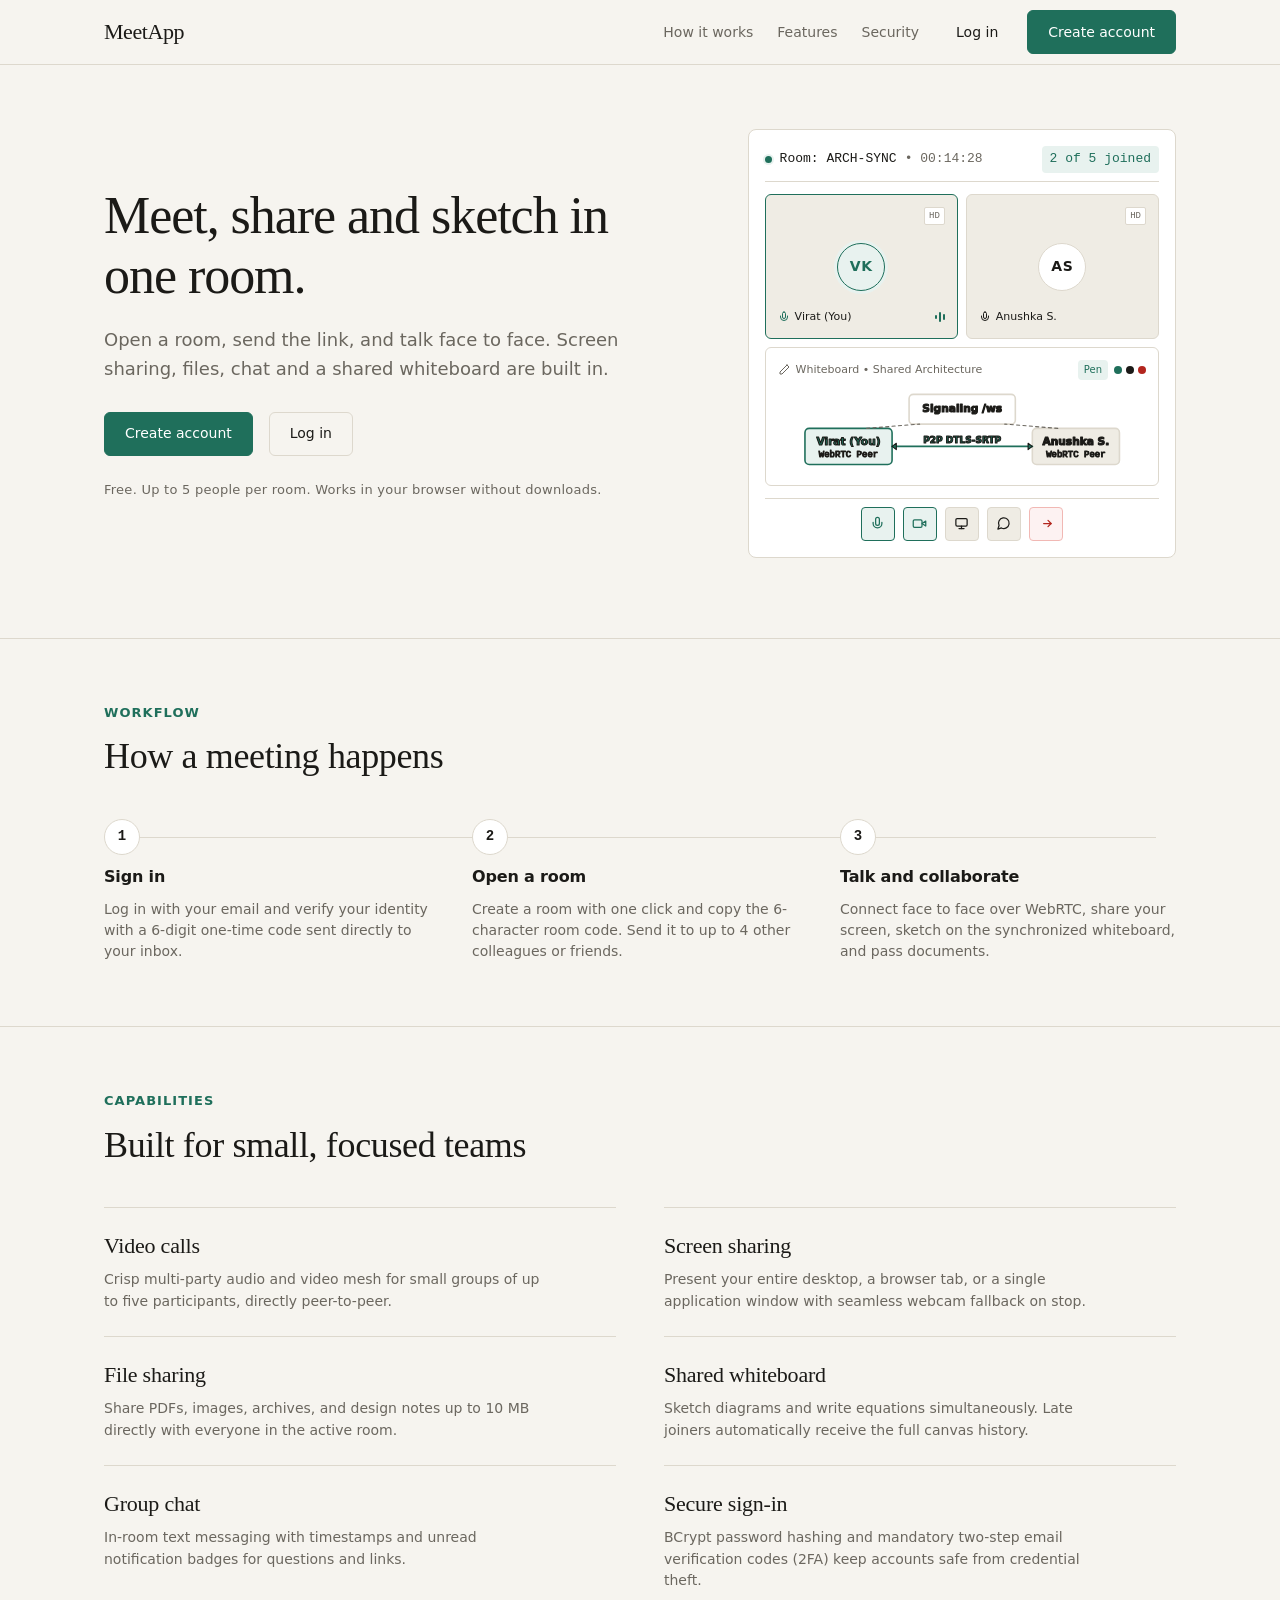
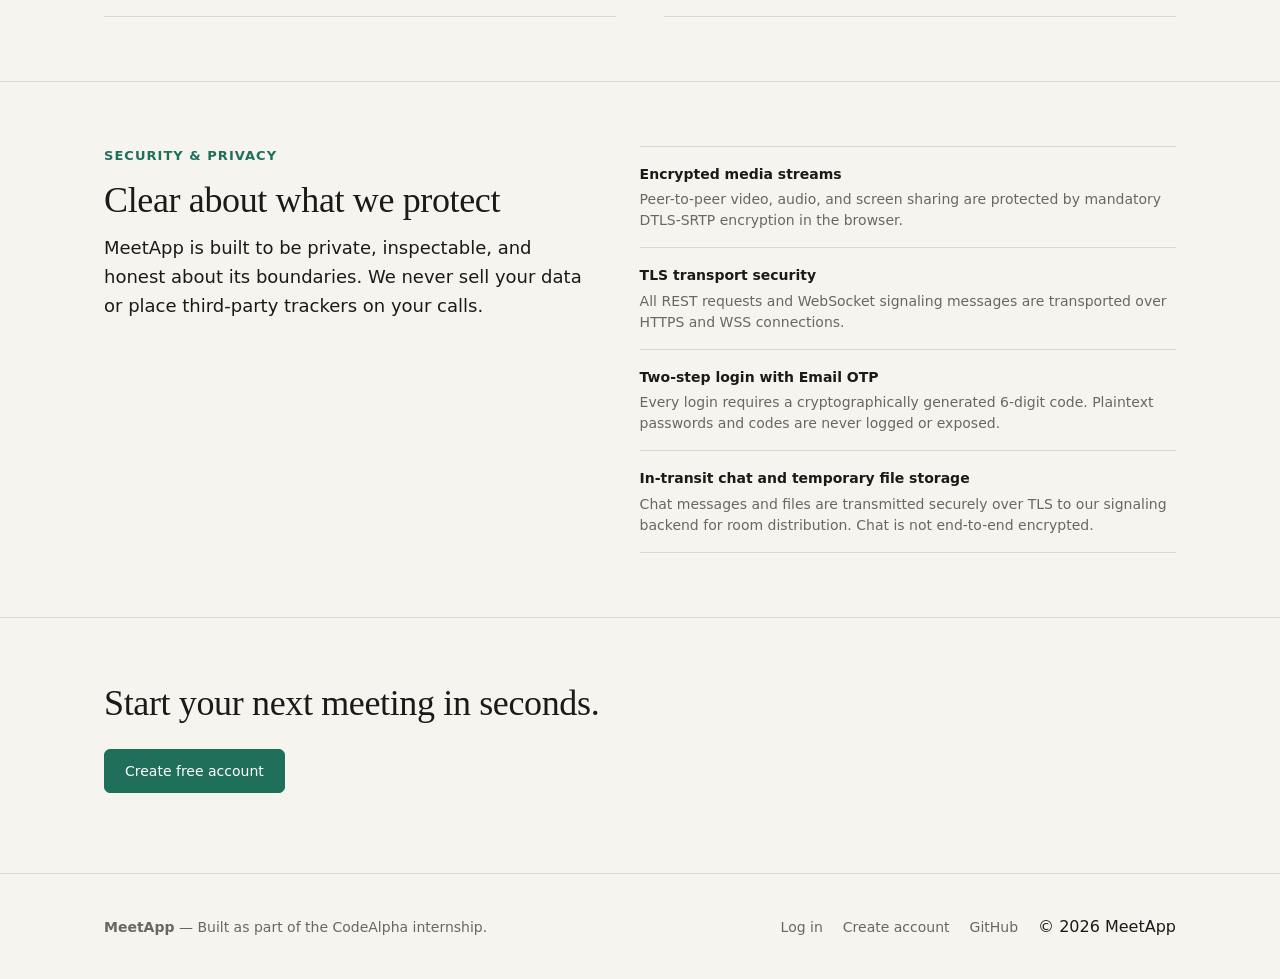
==== src/main/resources/static/index.html @ 16316776 "feat: landing and auth pages with updated meeting mock for Virat and Anushka" ====
<!DOCTYPE html>
<html lang="en">
<head>
  <meta charset="UTF-8">
  <meta name="viewport" content="width=device-width, initial-scale=1.0">
  <meta name="description" content="MeetApp — Private meeting rooms in your browser with multi-user video, screen sharing, file transfer, chat, and a collaborative whiteboard.">
  <title>MeetApp — Meet, share and sketch in one room</title>
  <link rel="stylesheet" href="css/base.css">
  <link rel="stylesheet" href="css/landing.css">
</head>
<body>
  <!-- Accessible Skip Link -->
  <a href="#main" class="skip-link">Skip to main content</a>

  <!-- Global Header -->
  <header class="site-header">
    <div class="container">
      <a href="index.html" class="site-brand" aria-label="MeetApp Home">MeetApp</a>
      <nav class="site-nav" aria-label="Main Navigation">
        <ul class="nav-links">
          <li><a href="#how">How it works</a></li>
          <li><a href="#features">Features</a></li>
          <li><a href="#security">Security</a></li>
        </ul>
        <div class="nav-actions">
          <a href="login.html" class="btn btn-ghost">Log in</a>
          <a href="signup.html" class="btn btn-primary">Create account</a>
        </div>
      </nav>
    </div>
  </header>

  <main id="main">
    <!-- Hero Section -->
    <section class="hero-section" aria-labelledby="hero-heading">
      <div class="container">
        <div class="hero-grid">
          <!-- Left Column: Copy & Actions -->
          <div class="hero-copy">
            <h1 id="hero-heading" class="hero-headline">Meet, share and sketch in one room.</h1>
            <p class="hero-subline">
              Open a room, send the link, and talk face to face. Screen sharing, files, chat and a shared whiteboard are built in.
            </p>
            <div class="hero-actions">
              <a href="signup.html" class="btn btn-primary">Create account</a>
              <a href="login.html" class="btn btn-secondary">Log in</a>
            </div>
            <p class="hero-note">Free. Up to 5 people per room. Works in your browser without downloads.</p>
          </div>

          <!-- Right Column: CSS-Crafted Meeting Mock (Believable, Clean, Non-AI) -->
          <div class="hero-visual" aria-hidden="true">
            <div class="meeting-mock">
              <div class="mock-header">
                <div class="mock-room-meta">
                  <span class="mock-live-indicator" title="Meeting in progress"></span>
                  <span>Room: ARCH-SYNC</span>
                  <span class="text-xs text-muted">&bull; 00:14:28</span>
                </div>
                <span class="mock-badge">2 of 5 joined</span>
              </div>
              <div class="mock-stage">
                <!-- Participant 1: Virat (Speaking) -->
                <div class="mock-tile mock-tile-active">
                  <div class="mock-tile-header">
                    <span class="mock-hd-tag">HD</span>
                  </div>
                  <div class="mock-avatar">VK</div>
                  <div class="mock-tile-footer">
                    <div class="mock-tile-name">
                      <svg width="12" height="12" viewBox="0 0 24 24" fill="none" stroke="currentColor" stroke-width="2" stroke-linecap="round" stroke-linejoin="round" style="color: var(--accent);">
                        <path d="M12 2a3 3 0 0 0-3 3v7a3 3 0 0 0 6 0V5a3 3 0 0 0-3-3Z"/>
                        <path d="M19 10v2a7 7 0 0 1-14 0v-2"/>
                      </svg>
                      <span>Virat (You)</span>
                    </div>
                    <!-- Active Speaking Sound Wave Bars -->
                    <div class="mock-speaking-waves" title="Speaking">
                      <span></span>
                      <span></span>
                      <span></span>
                    </div>
                  </div>
                </div>

                <!-- Participant 2: Anushka -->
                <div class="mock-tile">
                  <div class="mock-tile-header">
                    <span class="mock-hd-tag">HD</span>
                  </div>
                  <div class="mock-avatar">AS</div>
                  <div class="mock-tile-footer">
                    <div class="mock-tile-name">
                      <svg width="12" height="12" viewBox="0 0 24 24" fill="none" stroke="currentColor" stroke-width="2" stroke-linecap="round" stroke-linejoin="round">
                        <path d="M12 2a3 3 0 0 0-3 3v7a3 3 0 0 0 6 0V5a3 3 0 0 0-3-3Z"/>
                        <path d="M19 10v2a7 7 0 0 1-14 0v-2"/>
                      </svg>
                      <span>Anushka S.</span>
                    </div>
                  </div>
                </div>

                <!-- Shared Whiteboard Canvas Tile -->
                <div class="mock-tile-board">
                  <div class="mock-board-bar">
                    <div class="mock-board-title">
                      <svg width="12" height="12" viewBox="0 0 24 24" fill="none" stroke="currentColor" stroke-width="2" stroke-linecap="round" stroke-linejoin="round">
                        <path d="m18 2 4 4-14 14H4v-4L18 2z"/>
                      </svg>
                      <span>Whiteboard &bull; Shared Architecture</span>
                    </div>
                    <div class="mock-board-tools">
                      <span class="mock-tool-pill">Pen</span>
                      <div class="mock-swatch-group">
                        <span class="mock-swatch" style="background-color: var(--accent);"></span>
                        <span class="mock-swatch" style="background-color: var(--ink);"></span>
                        <span class="mock-swatch" style="background-color: var(--error);"></span>
                      </div>
                    </div>
                  </div>

                  <!-- Theme-Adaptive Crisp Architectural Diagram -->
                  <svg class="mock-board-sketch" viewBox="0 0 320 80" fill="none" stroke="currentColor" stroke-linecap="round" stroke-linejoin="round">
                    <!-- Left Node: Virat (Browser A) -->
                    <rect x="12" y="38" width="82" height="34" rx="4" class="sketch-node" stroke="var(--accent)" fill="var(--accent-tint)"/>
                    <text x="53" y="54" text-anchor="middle" class="sketch-text-accent">Virat (You)</text>
                    <text x="53" y="65" text-anchor="middle" class="sketch-text-muted">WebRTC Peer</text>

                    <!-- Right Node: Anushka (Browser B) -->
                    <rect x="226" y="38" width="82" height="34" rx="4" class="sketch-node" stroke="var(--border)" fill="var(--surface-alt)"/>
                    <text x="267" y="54" text-anchor="middle" class="sketch-text">Anushka S.</text>
                    <text x="267" y="65" text-anchor="middle" class="sketch-text-muted">WebRTC Peer</text>

                    <!-- Center Top Node: Spring Boot Signaling -->
                    <rect x="110" y="6" width="100" height="28" rx="4" class="sketch-node" stroke="var(--border)" fill="var(--surface)"/>
                    <text x="160" y="23" text-anchor="middle" class="sketch-text">Signaling /ws</text>

                    <!-- Signaling Dashed Lines -->
                    <line x1="70" y1="38" x2="120" y2="34" stroke="var(--muted)" stroke-dasharray="3 3"/>
                    <line x1="250" y1="38" x2="200" y2="34" stroke="var(--muted)" stroke-dasharray="3 3"/>

                    <!-- Direct P2P Media Link -->
                    <line x1="94" y1="55" x2="226" y2="55" stroke="var(--accent)" stroke-width="1.75"/>
                    <polygon points="98,52 94,55 98,58" fill="var(--accent)"/>
                    <polygon points="222,52 226,55 222,58" fill="var(--accent)"/>
                    <text x="160" y="52" text-anchor="middle" class="sketch-text-accent" style="font-size: 8.5px; font-weight: 600;">P2P DTLS-SRTP</text>
                  </svg>
                </div>
              </div>

              <!-- Slim Bottom Meeting Toolbar -->
              <div class="mock-controls">
                <div class="mock-btn mock-btn-active" title="Microphone unmuted (Speaking)">
                  <svg width="15" height="15" viewBox="0 0 24 24" fill="none" stroke="currentColor" stroke-width="2" stroke-linecap="round" stroke-linejoin="round">
                    <path d="M12 2a3 3 0 0 0-3 3v7a3 3 0 0 0 6 0V5a3 3 0 0 0-3-3Z"/>
                    <path d="M19 10v2a7 7 0 0 1-14 0v-2"/>
                  </svg>
                </div>
                <div class="mock-btn mock-btn-active" title="Camera enabled">
                  <svg width="15" height="15" viewBox="0 0 24 24" fill="none" stroke="currentColor" stroke-width="2" stroke-linecap="round" stroke-linejoin="round">
                    <path d="m22 8-6 4 6 4V8Z"/>
                    <rect width="14" height="12" x="2" y="6" rx="2"/>
                  </svg>
                </div>
                <div class="mock-btn" title="Share Screen">
                  <svg width="15" height="15" viewBox="0 0 24 24" fill="none" stroke="currentColor" stroke-width="2" stroke-linecap="round" stroke-linejoin="round">
                    <rect width="18" height="12" x="3" y="4" rx="2"/>
                    <path d="M12 16v4"/>
                    <path d="M8 20h8"/>
                  </svg>
                </div>
                <div class="mock-btn" title="In-room Chat">
                  <svg width="15" height="15" viewBox="0 0 24 24" fill="none" stroke="currentColor" stroke-width="2" stroke-linecap="round" stroke-linejoin="round">
                    <path d="m3 21 1.9-5.7a8.5 8.5 0 1 1 3.8 3.8z"/>
                  </svg>
                </div>
                <div class="mock-btn mock-btn-leave" title="Leave Meeting">
                  <svg width="15" height="15" viewBox="0 0 24 24" fill="none" stroke="currentColor" stroke-width="2" stroke-linecap="round" stroke-linejoin="round">
                    <path d="M16 17l5-5-5-5"/>
                    <path d="M21 12H9"/>
                  </svg>
                </div>
              </div>
            </div>
          </div>
        </div>
      </div>
    </section>

    <!-- How It Works Section -->
    <section id="how" class="how-section" aria-labelledby="how-heading">
      <div class="container">
        <div class="section-label">Workflow</div>
        <h2 id="how-heading" class="section-heading">How a meeting happens</h2>
        <ol class="steps-list">
          <li class="step-item">
            <span class="step-number" aria-hidden="true">1</span>
            <h3 class="step-title">Sign in</h3>
            <p class="step-desc">Log in with your email and verify your identity with a 6-digit one-time code sent directly to your inbox.</p>
          </li>
          <li class="step-item">
            <span class="step-number" aria-hidden="true">2</span>
            <h3 class="step-title">Open a room</h3>
            <p class="step-desc">Create a room with one click and copy the 6-character room code. Send it to up to 4 other colleagues or friends.</p>
          </li>
          <li class="step-item">
            <span class="step-number" aria-hidden="true">3</span>
            <h3 class="step-title">Talk and collaborate</h3>
            <p class="step-desc">Connect face to face over WebRTC, share your screen, sketch on the synchronized whiteboard, and pass documents.</p>
          </li>
        </ol>
      </div>
    </section>

    <!-- Features Section (Editorial Two-Column List, No Cards) -->
    <section id="features" class="features-section" aria-labelledby="features-heading">
      <div class="container">
        <div class="section-label">Capabilities</div>
        <h2 id="features-heading" class="section-heading">Built for small, focused teams</h2>
        <div class="features-grid">
          <div class="feature-row">
            <h3 class="feature-title">Video calls</h3>
            <p class="feature-text">Crisp multi-party audio and video mesh for small groups of up to five participants, directly peer-to-peer.</p>
          </div>
          <div class="feature-row">
            <h3 class="feature-title">Screen sharing</h3>
            <p class="feature-text">Present your entire desktop, a browser tab, or a single application window with seamless webcam fallback on stop.</p>
          </div>
          <div class="feature-row">
            <h3 class="feature-title">File sharing</h3>
            <p class="feature-text">Share PDFs, images, archives, and design notes up to 10 MB directly with everyone in the active room.</p>
          </div>
          <div class="feature-row">
            <h3 class="feature-title">Shared whiteboard</h3>
            <p class="feature-text">Sketch diagrams and write equations simultaneously. Late joiners automatically receive the full canvas history.</p>
          </div>
          <div class="feature-row">
            <h3 class="feature-title">Group chat</h3>
            <p class="feature-text">In-room text messaging with timestamps and unread notification badges for questions and links.</p>
          </div>
          <div class="feature-row">
            <h3 class="feature-title">Secure sign-in</h3>
            <p class="feature-text">BCrypt password hashing and mandatory two-step email verification codes (2FA) keep accounts safe from credential theft.</p>
          </div>
        </div>
      </div>
    </section>

    <!-- Security Section (Plain, Honest, Specific) -->
    <section id="security" class="security-section" aria-labelledby="security-heading">
      <div class="container">
        <div class="security-grid">
          <div class="security-intro">
            <div class="section-label">Security & Privacy</div>
            <h2 id="security-heading">Clear about what we protect</h2>
            <p>
              MeetApp is built to be private, inspectable, and honest about its boundaries. We never sell your data or place third-party trackers on your calls.
            </p>
          </div>
          <ul class="security-items">
            <li class="security-item">
              <span class="security-item-title">Encrypted media streams</span>
              <span class="security-item-desc">Peer-to-peer video, audio, and screen sharing are protected by mandatory DTLS-SRTP encryption in the browser.</span>
            </li>
            <li class="security-item">
              <span class="security-item-title">TLS transport security</span>
              <span class="security-item-desc">All REST requests and WebSocket signaling messages are transported over HTTPS and WSS connections.</span>
            </li>
            <li class="security-item">
              <span class="security-item-title">Two-step login with Email OTP</span>
              <span class="security-item-desc">Every login requires a cryptographically generated 6-digit code. Plaintext passwords and codes are never logged or exposed.</span>
            </li>
            <li class="security-item">
              <span class="security-item-title">In-transit chat and temporary file storage</span>
              <span class="security-item-desc">Chat messages and files are transmitted securely over TLS to our signaling backend for room distribution. Chat is not end-to-end encrypted.</span>
            </li>
          </ul>
        </div>
      </div>
    </section>

    <!-- Closing Call to Action -->
    <section class="cta-section">
      <div class="container">
        <div class="cta-box">
          <h2 class="cta-headline">Start your next meeting in seconds.</h2>
          <a href="signup.html" class="btn btn-primary">Create free account</a>
        </div>
      </div>
    </section>
  </main>

  <!-- Global Footer -->
  <footer class="site-footer">
    <div class="container">
      <div class="footer-content">
        <div class="footer-meta">
          <strong>MeetApp</strong> &mdash; Built as part of the CodeAlpha internship.
        </div>
        <ul class="footer-links">
          <li><a href="login.html">Log in</a></li>
          <li><a href="signup.html">Create account</a></li>
          <li><a href="#" rel="noopener">GitHub</a></li>
          <li><span>&copy; 2026 MeetApp</span></li>
        </ul>
      </div>
    </div>
  </footer>
</body>
</html>
---- src/main/resources/static/css/base.css ----
/* ==========================================================================
   MeetApp — Base Stylesheet (base.css)
   Tokens, typography, reset, buttons, forms, layout & shared shell
   ========================================================================== */

:root {
  /* Color Palette — Natural, Editorial Warm Minimal */
  --bg: #F6F4EF;
  --surface: #FFFFFF;
  --surface-alt: #EFECE4;
  --ink: #1B1A17;
  --muted: #6B675F;
  --border: #DDD8CD;
  --border-focus: #1F6F5B;

  /* Single Accent: Deep Forest Green */
  --accent: #1F6F5B;
  --accent-hover: #17594A;
  --accent-active: #12473B;
  --accent-tint: #E8F2EF;

  /* Validation & Status */
  --error: #B3261E;
  --error-bg: #FDF2F2;
  --error-border: #F1B8B4;
  --success: #1B6E4A;
  --success-bg: #EDF7F2;

  /* Typography Stacks */
  --font-serif: Georgia, "Iowan Old Style", "Times New Roman", serif;
  --font-sans: system-ui, -apple-system, "Segoe UI", Roboto, Helvetica, Arial, sans-serif;
  --font-mono: ui-monospace, "SF Mono", Menlo, Consolas, monospace;

  /* Type Scale */
  --text-xs: 0.8125rem;    /* 13px */
  --text-sm: 0.875rem;     /* 14px */
  --text-base: 1rem;       /* 16px */
  --text-md: 1.125rem;     /* 18px */
  --text-lg: 1.375rem;     /* 22px */
  --text-xl: 1.75rem;      /* 28px */
  --text-2xl: 2.25rem;     /* 36px */
  --text-3xl: 3rem;        /* 48px */

  /* Spacing Scale (8px system) */
  --space-1: 4px;
  --space-2: 8px;
  --space-3: 12px;
  --space-4: 16px;
  --space-5: 20px;
  --space-6: 24px;
  --space-8: 32px;
  --space-10: 40px;
  --space-12: 48px;
  --space-16: 64px;
  --space-20: 80px;
  --space-24: 96px;

  /* Layout & Geometry */
  --radius-sm: 4px;
  --radius-md: 6px;
  --radius-lg: 8px;
  --container-max: 1120px;
  --container-narrow: 840px;
  --touch-min: 44px;

  /* Transitions */
  --transition-fast: 150ms ease;
}

/* Dark Mode Overrides */
@media (prefers-color-scheme: dark) {
  :root {
    --bg: #151513;
    --surface: #1E1D1A;
    --surface-alt: #282622;
    --ink: #F2EFE9;
    --muted: #A39E93;
    --border: #33312B;
    --border-focus: #389880;

    --accent: #389880;
    --accent-hover: #45AA90;
    --accent-active: #53BEA3;
    --accent-tint: #142823;

    --error: #E57373;
    --error-bg: #2B1616;
    --error-border: #522222;
    --success: #66BB6A;
    --success-bg: #172619;
  }
}

/* --------------------------------------------------------------------------
   CSS Reset
   -------------------------------------------------------------------------- */
*, *::before, *::after {
  box-sizing: border-box;
  margin: 0;
  padding: 0;
}

html {
  font-size: 16px;
  -webkit-text-size-adjust: 100%;
  scroll-behavior: smooth;
  background-color: var(--bg);
  color: var(--ink);
}

body {
  font-family: var(--font-sans);
  font-size: var(--text-base);
  line-height: 1.6;
  color: var(--ink);
  background-color: var(--bg);
  min-height: 100vh;
  display: flex;
  flex-direction: column;
  -webkit-font-smoothing: antialiased;
  -moz-osx-font-smoothing: grayscale;
}

img, svg {
  display: block;
  max-width: 100%;
}

button, input, select, textarea {
  font: inherit;
  color: inherit;
}

a {
  color: inherit;
  text-decoration: underline;
  text-decoration-thickness: 1px;
  text-underline-offset: 3px;
  transition: color var(--transition-fast);
}

a:hover {
  color: var(--accent);
}

/* --------------------------------------------------------------------------
   Accessibility: Skip Link, Focus Styles, Visually Hidden
   -------------------------------------------------------------------------- */
.skip-link {
  position: absolute;
  top: -100px;
  left: var(--space-4);
  padding: var(--space-2) var(--space-4);
  background: var(--ink);
  color: var(--bg);
  border-radius: var(--radius-sm);
  z-index: 1000;
  text-decoration: none;
  font-size: var(--text-sm);
  font-weight: 500;
}

.skip-link:focus {
  top: var(--space-4);
  outline: 2px solid var(--accent);
  outline-offset: 2px;
}

:focus-visible {
  outline: 2px solid var(--border-focus);
  outline-offset: 2px;
}

.visually-hidden {
  position: absolute;
  clip-path: inset(50%);
  overflow: hidden;
  width: 1px;
  height: 1px;
  margin: -1px;
  padding: 0;
  border: 0;
  white-space: nowrap;
}

/* --------------------------------------------------------------------------
   Typography
   -------------------------------------------------------------------------- */
h1, h2, h3, h4 {
  font-family: var(--font-serif);
  font-weight: normal;
  line-height: 1.2;
  color: var(--ink);
  letter-spacing: -0.01em;
}

h1 {
  font-size: var(--text-3xl);
  line-height: 1.15;
}

h2 {
  font-size: var(--text-2xl);
  line-height: 1.2;
}

h3 {
  font-size: var(--text-xl);
  line-height: 1.3;
}

p {
  max-width: 65ch;
  color: var(--ink);
}

.text-muted {
  color: var(--muted);
}

.text-sm {
  font-size: var(--text-sm);
}

.text-xs {
  font-size: var(--text-xs);
}

/* --------------------------------------------------------------------------
   Layout Containers
   -------------------------------------------------------------------------- */
.container {
  width: 100%;
  max-width: var(--container-max);
  margin-inline: auto;
  padding-inline: var(--space-6);
}

.container-narrow {
  width: 100%;
  max-width: var(--container-narrow);
  margin-inline: auto;
  padding-inline: var(--space-6);
}

/* --------------------------------------------------------------------------
   Shared Header
   -------------------------------------------------------------------------- */
.site-header {
  border-bottom: 1px solid var(--border);
  background-color: var(--bg);
  position: sticky;
  top: 0;
  z-index: 50;
}

.site-header .container {
  display: flex;
  align-items: center;
  justify-content: space-between;
  height: 64px;
}

.site-brand {
  font-family: var(--font-serif);
  font-size: var(--text-lg);
  font-weight: normal;
  text-decoration: none;
  color: var(--ink);
  letter-spacing: -0.02em;
}

.site-brand:hover {
  color: var(--accent);
}

.site-nav {
  display: flex;
  align-items: center;
  gap: var(--space-6);
}

.nav-links {
  display: flex;
  align-items: center;
  gap: var(--space-6);
  list-style: none;
}

.nav-links a {
  text-decoration: none;
  font-size: var(--text-sm);
  color: var(--muted);
}

.nav-links a:hover {
  color: var(--ink);
}

.nav-actions {
  display: flex;
  align-items: center;
  gap: var(--space-4);
}

/* --------------------------------------------------------------------------
   Shared Footer
   -------------------------------------------------------------------------- */
.site-footer {
  border-top: 1px solid var(--border);
  padding-block: var(--space-10);
  background-color: var(--bg);
  margin-top: auto;
}

.footer-content {
  display: flex;
  flex-direction: column;
  gap: var(--space-4);
}

@media (min-width: 640px) {
  .footer-content {
    flex-direction: row;
    justify-content: space-between;
    align-items: baseline;
  }
}

.footer-meta {
  font-size: var(--text-sm);
  color: var(--muted);
}

.footer-links {
  display: flex;
  gap: var(--space-5);
  list-style: none;
}

.footer-links a {
  font-size: var(--text-sm);
  color: var(--muted);
  text-decoration: none;
}

.footer-links a:hover {
  color: var(--ink);
  text-decoration: underline;
}

/* --------------------------------------------------------------------------
   Buttons
   -------------------------------------------------------------------------- */
.btn {
  display: inline-flex;
  align-items: center;
  justify-content: center;
  gap: var(--space-2);
  min-height: var(--touch-min);
  padding: 0 var(--space-5);
  font-family: var(--font-sans);
  font-size: var(--text-sm);
  font-weight: 500;
  text-decoration: none;
  border-radius: var(--radius-md);
  border: 1px solid transparent;
  cursor: pointer;
  white-space: nowrap;
  transition: background-color var(--transition-fast), border-color var(--transition-fast), color var(--transition-fast);
}

.btn:disabled {
  opacity: 0.6;
  cursor: not-allowed;
}

/* Button Variants */
.btn-primary {
  background-color: var(--accent);
  color: #FFFFFF;
  border-color: var(--accent);
}

.btn-primary:hover:not(:disabled) {
  background-color: var(--accent-hover);
  border-color: var(--accent-hover);
  color: #FFFFFF;
}

.btn-primary:active:not(:disabled) {
  background-color: var(--accent-active);
  border-color: var(--accent-active);
}

.btn-secondary {
  background-color: transparent;
  color: var(--ink);
  border-color: var(--border);
}

.btn-secondary:hover:not(:disabled) {
  background-color: var(--surface-alt);
  border-color: var(--muted);
  color: var(--ink);
}

.btn-ghost {
  background-color: transparent;
  color: var(--ink);
  border-color: transparent;
  padding-inline: var(--space-3);
}

.btn-ghost:hover:not(:disabled) {
  background-color: var(--surface-alt);
  color: var(--ink);
}

.btn-block {
  width: 100%;
}

/* Spinner for button loading state */
.btn-loading {
  position: relative;
  color: transparent !important;
}

.btn-loading::after {
  content: "";
  position: absolute;
  width: 16px;
  height: 16px;
  top: 50%;
  left: 50%;
  margin-top: -8px;
  margin-left: -8px;
  border: 2px solid currentColor;
  border-right-color: transparent;
  border-radius: 50%;
  animation: btn-spin 0.6s linear infinite;
  color: inherit;
}

.btn-primary.btn-loading::after {
  border-color: #FFFFFF;
  border-right-color: transparent;
}

@keyframes btn-spin {
  to { transform: rotate(360deg); }
}

/* --------------------------------------------------------------------------
   Form Controls
   -------------------------------------------------------------------------- */
.form-group {
  display: flex;
  flex-direction: column;
  gap: var(--space-2);
  margin-block-end: var(--space-5);
}

.form-label {
  font-size: var(--text-sm);
  font-weight: 500;
  color: var(--ink);
}

.form-hint {
  font-size: var(--text-xs);
  color: var(--muted);
  line-height: 1.4;
}

.form-input {
  width: 100%;
  min-height: var(--touch-min);
  padding: var(--space-2) var(--space-3);
  font-size: var(--text-base);
  background-color: var(--surface);
  color: var(--ink);
  border: 1px solid var(--border);
  border-radius: var(--radius-md);
  transition: border-color var(--transition-fast);
}

.form-input::placeholder {
  color: var(--muted);
  opacity: 0.7;
}

.form-input:focus {
  outline: none;
  border-color: var(--border-focus);
}

/* Error States */
.form-input[aria-invalid="true"] {
  border-color: var(--error);
  background-color: var(--error-bg);
}

.field-error {
  font-size: var(--text-xs);
  color: var(--error);
  min-height: 1.25em;
  display: none;
}

.field-error.active {
  display: block;
}

/* Alert Banner */
.alert-banner {
  padding: var(--space-3) var(--space-4);
  border-radius: var(--radius-md);
  font-size: var(--text-sm);
  margin-block-end: var(--space-5);
  border: 1px solid transparent;
  display: none;
}

.alert-banner.active {
  display: block;
}

.alert-error {
  background-color: var(--error-bg);
  border-color: var(--error-border);
  color: var(--error);
}

.alert-success {
  background-color: var(--success-bg);
  border-color: var(--border);
  color: var(--success);
}

/* Password input with toggle button wrapper */
.password-wrapper {
  position: relative;
  display: flex;
  align-items: center;
}

.password-wrapper .form-input {
  padding-right: 48px;
}

.password-toggle-btn {
  position: absolute;
  right: 4px;
  top: 50%;
  transform: translateY(-50%);
  min-height: 36px;
  min-width: 40px;
  padding: var(--space-1) var(--space-2);
  background: transparent;
  border: none;
  color: var(--muted);
  cursor: pointer;
  display: inline-flex;
  align-items: center;
  justify-content: center;
  border-radius: var(--radius-sm);
}

.password-toggle-btn:hover {
  color: var(--ink);
}

/* --------------------------------------------------------------------------
   Motion Sensitivity
   -------------------------------------------------------------------------- */
@media (prefers-reduced-motion: reduce) {
  *, *::before, *::after {
    animation-duration: 0.01ms !important;
    animation-iteration-count: 1 !important;
    transition-duration: 0.01ms !important;
    scroll-behavior: auto !important;
  }
}
---- src/main/resources/static/css/landing.css ----
/* ==========================================================================
   MeetApp — Landing Page Stylesheet (landing.css)
   Editorial, asymmetrical layout with CSS-crafted meeting mock
   ========================================================================== */

/* --------------------------------------------------------------------------
   Hero Section
   -------------------------------------------------------------------------- */
.hero-section {
  padding-block: var(--space-16) var(--space-20);
  border-bottom: 1px solid var(--border);
}

.hero-grid {
  display: grid;
  grid-template-columns: 1fr;
  gap: var(--space-12);
  align-items: center;
}

@media (min-width: 900px) {
  .hero-grid {
    grid-template-columns: 1.15fr 0.85fr;
    gap: var(--space-16);
  }
}

.hero-copy {
  display: flex;
  flex-direction: column;
  gap: var(--space-5);
}

.hero-headline {
  font-size: clamp(2.25rem, 4vw + 1rem, 3.25rem);
  font-family: var(--font-serif);
  line-height: 1.15;
  color: var(--ink);
  letter-spacing: -0.02em;
}

.hero-subline {
  font-size: var(--text-md);
  line-height: 1.6;
  color: var(--muted);
  max-width: 52ch;
}

.hero-actions {
  display: flex;
  flex-wrap: wrap;
  gap: var(--space-4);
  align-items: center;
  margin-top: var(--space-2);
}

.hero-note {
  font-size: var(--text-xs);
  color: var(--muted);
  letter-spacing: 0.02em;
  margin-top: var(--space-1);
}

/* --------------------------------------------------------------------------
   CSS Meeting Room Mock (Flat, Believable, Non-AI)
   -------------------------------------------------------------------------- */
.meeting-mock {
  background-color: var(--surface);
  border: 1px solid var(--border);
  border-radius: var(--radius-lg);
  padding: var(--space-4);
  display: flex;
  flex-direction: column;
  gap: var(--space-3);
  width: 100%;
}

.mock-header {
  display: flex;
  align-items: center;
  justify-content: space-between;
  padding-bottom: var(--space-2);
  border-bottom: 1px solid var(--border);
  font-size: var(--text-xs);
  color: var(--muted);
}

.mock-room-meta {
  display: flex;
  align-items: center;
  gap: var(--space-2);
  font-family: var(--font-mono);
  font-weight: 500;
  color: var(--ink);
}

.mock-live-indicator {
  display: inline-block;
  width: 7px;
  height: 7px;
  border-radius: 50%;
  background-color: var(--accent);
  box-shadow: 0 0 0 2px var(--accent-tint);
  animation: pulse-live 2s infinite ease-in-out;
}

@keyframes pulse-live {
  0%, 100% { opacity: 1; transform: scale(1); }
  50% { opacity: 0.5; transform: scale(0.85); }
}

.mock-badge {
  display: inline-flex;
  align-items: center;
  gap: var(--space-1);
  font-family: var(--font-mono);
  font-size: var(--text-xs);
  color: var(--accent);
  background-color: var(--accent-tint);
  padding: 3px 8px;
  border-radius: var(--radius-sm);
  font-weight: 500;
}

.mock-stage {
  display: grid;
  grid-template-columns: 1fr 1fr;
  gap: var(--space-2);
}

.mock-tile {
  background-color: var(--surface-alt);
  border: 1px solid var(--border);
  border-radius: var(--radius-md);
  aspect-ratio: 4 / 3;
  display: flex;
  flex-direction: column;
  justify-content: space-between;
  padding: var(--space-3);
  position: relative;
  overflow: hidden;
  transition: border-color var(--transition-fast);
}

.mock-tile-header {
  display: flex;
  justify-content: flex-end;
  align-items: center;
  width: 100%;
}

.mock-hd-tag {
  font-size: 9px;
  font-family: var(--font-mono);
  color: var(--muted);
  border: 1px solid var(--border);
  padding: 1px 4px;
  border-radius: 2px;
  background-color: var(--surface);
}

.mock-avatar {
  margin: auto;
  width: 48px;
  height: 48px;
  border-radius: 50%;
  background-color: var(--surface);
  border: 1px solid var(--border);
  color: var(--ink);
  font-family: var(--font-sans);
  font-weight: 600;
  font-size: var(--text-sm);
  display: flex;
  align-items: center;
  justify-content: center;
  letter-spacing: 0.05em;
  position: relative;
  transition: all var(--transition-fast);
}

.mock-tile-active {
  border-color: var(--accent);
}

.mock-tile-active .mock-avatar {
  background-color: var(--accent-tint);
  color: var(--accent);
  border-color: var(--accent);
  box-shadow: 0 0 0 3px var(--accent-tint);
}

.mock-tile-footer {
  display: flex;
  align-items: center;
  justify-content: space-between;
  width: 100%;
}

.mock-tile-name {
  font-size: 11px;
  font-weight: 500;
  color: var(--ink);
  display: flex;
  align-items: center;
  gap: 5px;
}

/* Audio wave speaking animation */
.mock-speaking-waves {
  display: inline-flex;
  align-items: center;
  gap: 2px;
  height: 10px;
}

.mock-speaking-waves span {
  display: block;
  width: 2px;
  background-color: var(--accent);
  border-radius: 1px;
  animation: wave-bar 1.2s infinite ease-in-out;
}

.mock-speaking-waves span:nth-child(1) { height: 4px; animation-delay: 0.1s; }
.mock-speaking-waves span:nth-child(2) { height: 10px; animation-delay: 0.25s; }
.mock-speaking-waves span:nth-child(3) { height: 6px; animation-delay: 0.4s; }

@keyframes wave-bar {
  0%, 100% { transform: scaleY(0.4); }
  50% { transform: scaleY(1); }
}

/* Whiteboard Mini Preview Tile */
.mock-tile-board {
  grid-column: span 2;
  aspect-ratio: auto;
  min-height: 130px;
  background-color: var(--surface);
  border: 1px solid var(--border);
  border-radius: var(--radius-md);
  padding: var(--space-3);
  display: flex;
  flex-direction: column;
  gap: var(--space-2);
}

.mock-board-bar {
  display: flex;
  align-items: center;
  justify-content: space-between;
  width: 100%;
}

.mock-board-title {
  font-size: 11px;
  font-weight: 500;
  color: var(--muted);
  display: flex;
  align-items: center;
  gap: 6px;
}

.mock-board-tools {
  display: inline-flex;
  align-items: center;
  gap: 6px;
}

.mock-tool-pill {
  display: inline-flex;
  align-items: center;
  padding: 2px 6px;
  background-color: var(--accent-tint);
  color: var(--accent);
  border-radius: var(--radius-sm);
  font-size: 10px;
  font-weight: 500;
  gap: 4px;
}

.mock-swatch-group {
  display: inline-flex;
  align-items: center;
  gap: 4px;
}

.mock-swatch {
  width: 8px;
  height: 8px;
  border-radius: 50%;
  display: inline-block;
}

.mock-board-sketch {
  width: 100%;
  height: 85px;
}

/* Dynamic theme-adaptive styling for SVG diagram */
.sketch-node {
  stroke-width: 1.5;
  transition: all var(--transition-fast);
}

.sketch-text {
  font-family: var(--font-sans);
  font-size: 10px;
  font-weight: 600;
  fill: var(--ink);
}

.sketch-text-accent {
  font-family: var(--font-sans);
  font-size: 10px;
  font-weight: 600;
  fill: var(--accent);
}

.sketch-text-muted {
  font-family: var(--font-mono);
  font-size: 8.5px;
  fill: var(--muted);
}

/* Mock Floating Control Bar */
.mock-controls {
  display: flex;
  align-items: center;
  justify-content: center;
  gap: var(--space-2);
  padding-top: var(--space-2);
  border-top: 1px solid var(--border);
}

.mock-btn {
  width: 34px;
  height: 34px;
  border-radius: var(--radius-sm);
  border: 1px solid var(--border);
  background-color: var(--surface-alt);
  display: flex;
  align-items: center;
  justify-content: center;
  color: var(--ink);
  transition: background-color var(--transition-fast), border-color var(--transition-fast);
}

.mock-btn-active {
  background-color: var(--accent-tint);
  color: var(--accent);
  border-color: var(--accent);
}

.mock-btn-leave {
  background-color: var(--error-bg);
  color: var(--error);
  border-color: var(--error-border);
}

/* --------------------------------------------------------------------------
   How It Works (Horizontal Line with Connecting Rule)
   -------------------------------------------------------------------------- */
.how-section {
  padding-block: var(--space-16);
  border-bottom: 1px solid var(--border);
}

.section-label {
  font-family: var(--font-sans);
  font-size: var(--text-xs);
  text-transform: uppercase;
  letter-spacing: 0.08em;
  color: var(--accent);
  font-weight: 600;
  margin-bottom: var(--space-3);
}

.section-heading {
  margin-bottom: var(--space-10);
  max-width: 30ch;
}

.steps-list {
  display: grid;
  grid-template-columns: 1fr;
  gap: var(--space-8);
  list-style: none;
  position: relative;
}

@media (min-width: 768px) {
  .steps-list {
    grid-template-columns: repeat(3, 1fr);
    gap: var(--space-8);
  }

  .steps-list::before {
    content: "";
    position: absolute;
    top: 18px;
    left: 20px;
    right: 20px;
    height: 1px;
    background-color: var(--border);
    z-index: 0;
  }
}

.step-item {
  position: relative;
  z-index: 1;
  display: flex;
  flex-direction: column;
  gap: var(--space-3);
}

.step-number {
  width: 36px;
  height: 36px;
  border-radius: 50%;
  background-color: var(--surface);
  border: 1px solid var(--border);
  display: flex;
  align-items: center;
  justify-content: center;
  font-family: var(--font-mono);
  font-size: var(--text-sm);
  font-weight: 600;
  color: var(--ink);
}

.step-title {
  font-size: var(--text-base);
  font-weight: 600;
  font-family: var(--font-sans);
  color: var(--ink);
}

.step-desc {
  font-size: var(--text-sm);
  color: var(--muted);
  line-height: 1.5;
}

/* --------------------------------------------------------------------------
   Features (Editorial Two-Column List, No Cards)
   -------------------------------------------------------------------------- */
.features-section {
  padding-block: var(--space-16);
  border-bottom: 1px solid var(--border);
}

.features-grid {
  display: grid;
  grid-template-columns: 1fr;
  gap: 0;
}

@media (min-width: 768px) {
  .features-grid {
    grid-template-columns: 1fr 1fr;
    column-gap: var(--space-12);
  }
}

.feature-row {
  border-top: 1px solid var(--border);
  padding-block: var(--space-6);
  display: flex;
  flex-direction: column;
  gap: var(--space-2);
}

.features-grid .feature-row:last-child,
.features-grid .feature-row:nth-last-child(2) {
  border-bottom: 1px solid var(--border);
}

.feature-title {
  font-family: var(--font-serif);
  font-size: var(--text-lg);
  color: var(--ink);
}

.feature-text {
  font-size: var(--text-sm);
  color: var(--muted);
  line-height: 1.55;
  max-width: 50ch;
}

/* --------------------------------------------------------------------------
   Security Section (Plain, Honest, Specific)
   -------------------------------------------------------------------------- */
.security-section {
  padding-block: var(--space-16);
  border-bottom: 1px solid var(--border);
}

.security-grid {
  display: grid;
  grid-template-columns: 1fr;
  gap: var(--space-8);
}

@media (min-width: 800px) {
  .security-grid {
    grid-template-columns: 1fr 1.1fr;
    gap: var(--space-12);
  }
}

.security-intro p {
  font-size: var(--text-md);
  color: var(--ink);
  line-height: 1.6;
  margin-top: var(--space-3);
}

.security-items {
  list-style: none;
  display: flex;
  flex-direction: column;
  gap: 0;
}

.security-item {
  border-top: 1px solid var(--border);
  padding-block: var(--space-4);
  display: flex;
  flex-direction: column;
  gap: 4px;
}

.security-item:last-child {
  border-bottom: 1px solid var(--border);
}

.security-item-title {
  font-size: var(--text-sm);
  font-weight: 600;
  color: var(--ink);
}

.security-item-desc {
  font-size: var(--text-sm);
  color: var(--muted);
  line-height: 1.5;
}

/* --------------------------------------------------------------------------
   Closing CTA Section
   -------------------------------------------------------------------------- */
.cta-section {
  padding-block: var(--space-16) var(--space-20);
  text-align: left;
}

.cta-box {
  display: flex;
  flex-direction: column;
  gap: var(--space-6);
  align-items: flex-start;
}

.cta-headline {
  font-size: var(--text-2xl);
  font-family: var(--font-serif);
  max-width: 28ch;
}
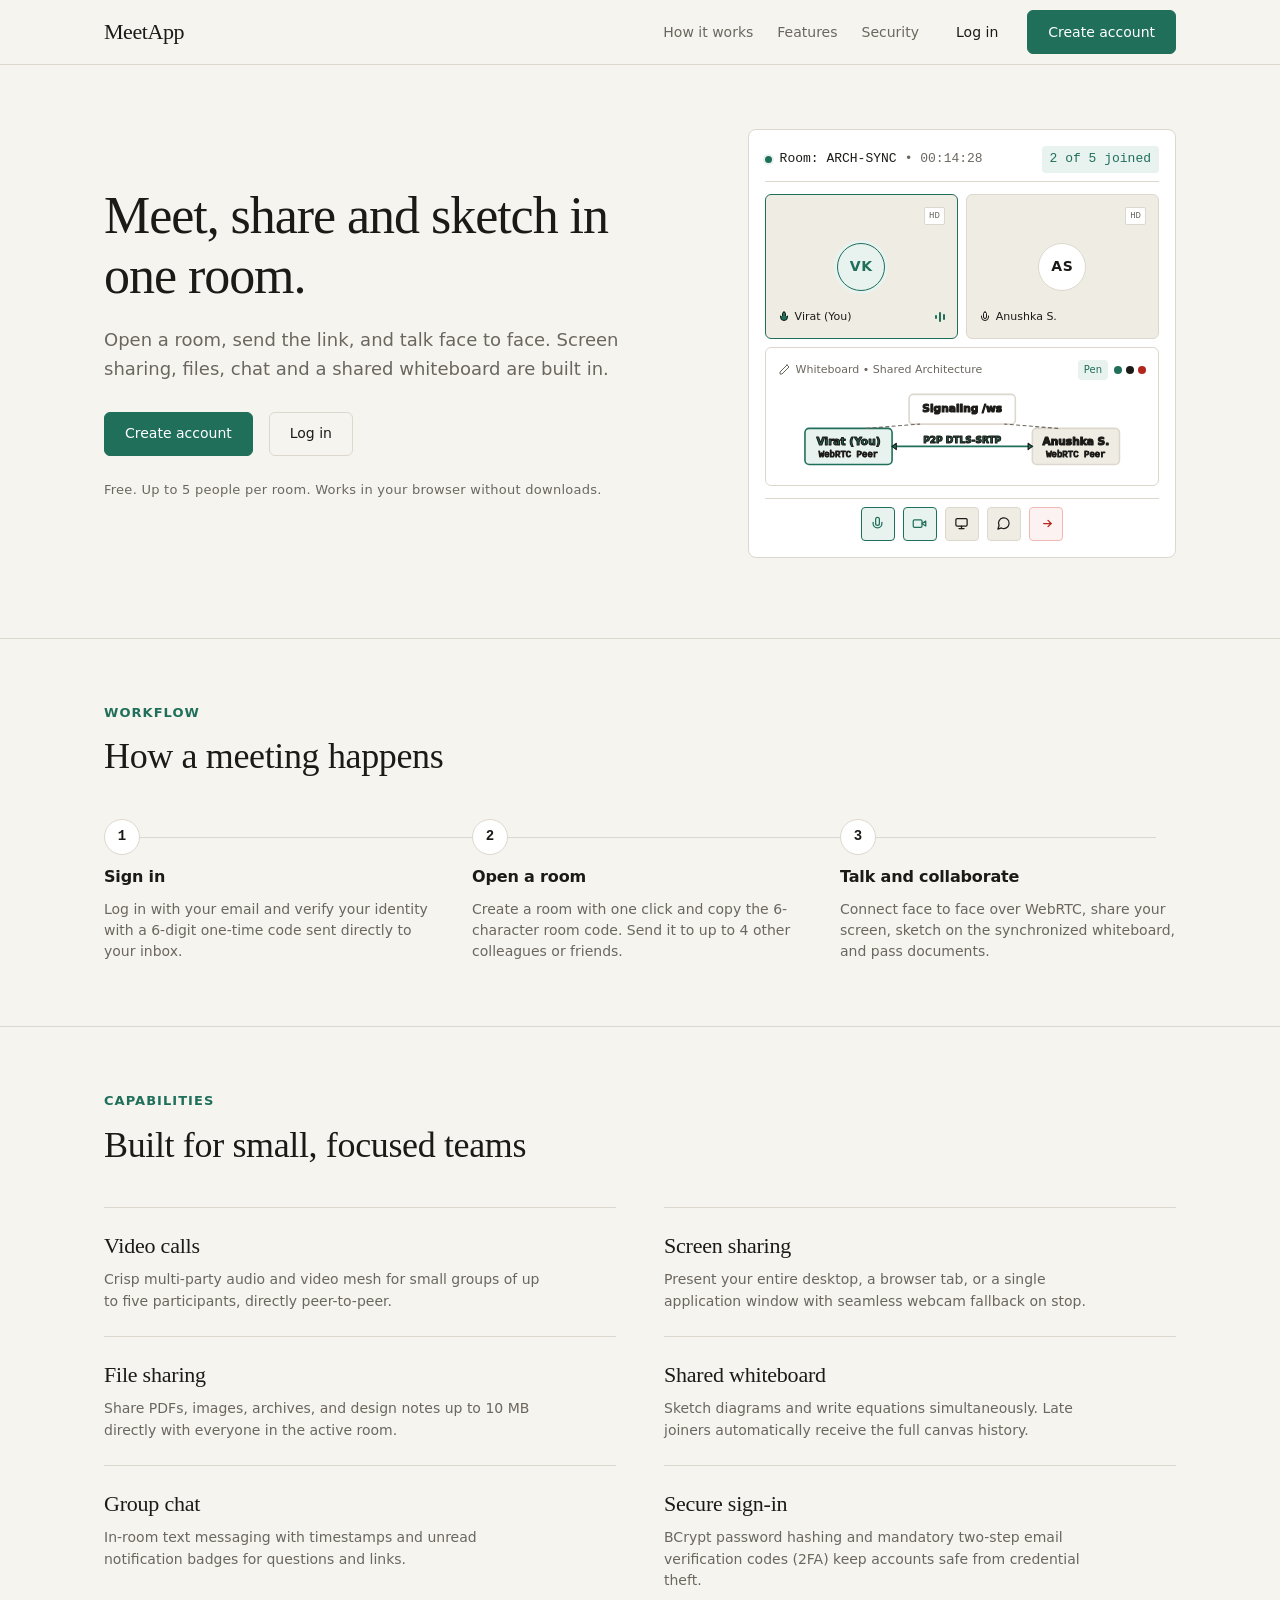
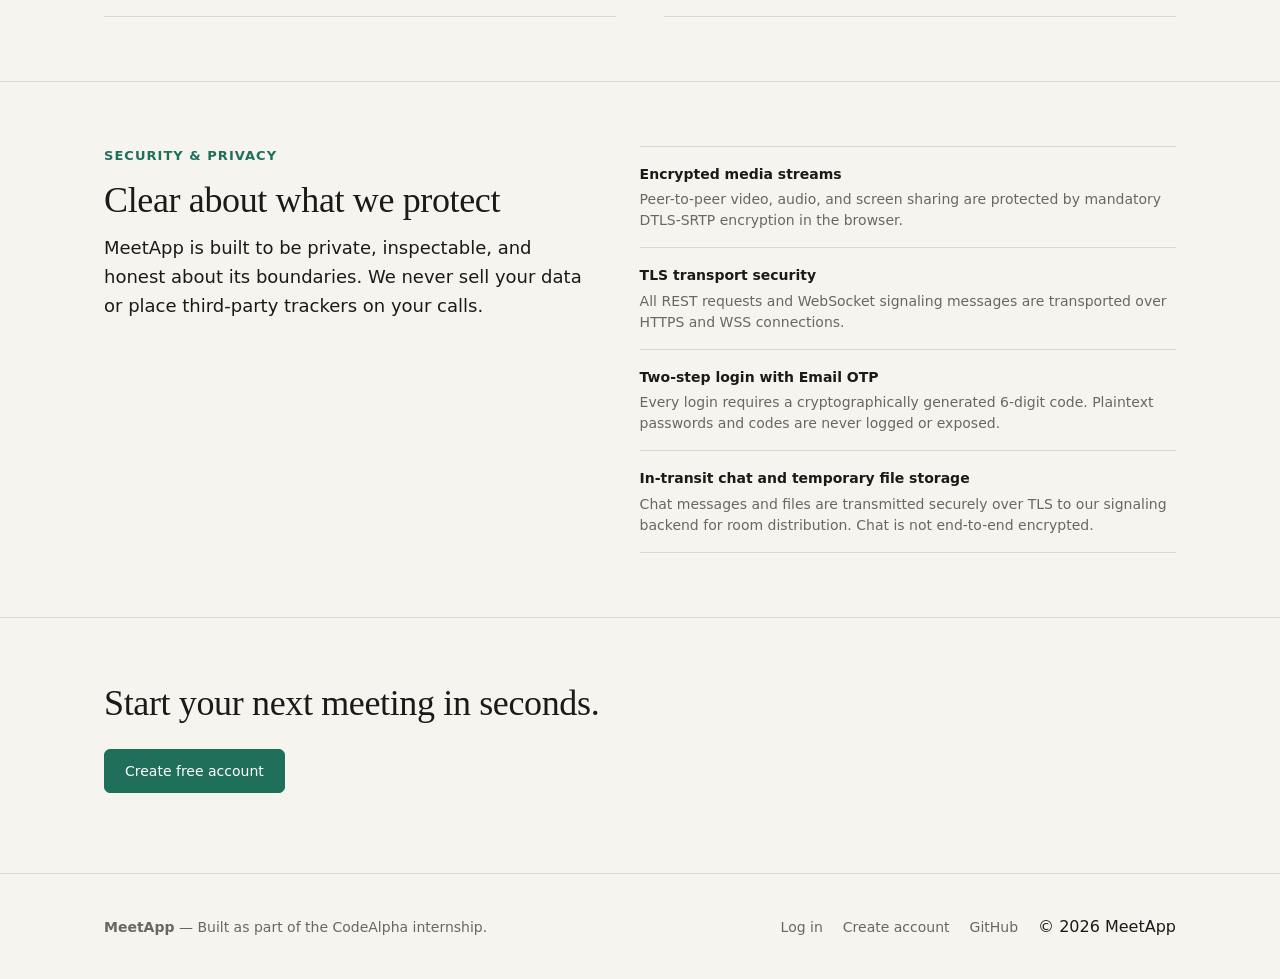
==== commit eacf8ea0: "feat: add Dockerfile, render config, and production hardening" ====
--- a/src/main/resources/static/index.html
+++ b/src/main/resources/static/index.html
@@ -68,7 +68,7 @@
                   <div class="mock-avatar">VK</div>
                   <div class="mock-tile-footer">
                     <div class="mock-tile-name">
-                      <svg width="12" height="12" viewBox="0 0 24 24" fill="none" stroke="currentColor" stroke-width="2" stroke-linecap="round" stroke-linejoin="round" style="color: var(--accent);">
+                      <svg width="12" height="12" viewBox="0 0 24 24" fill="none" stroke="currentColor" stroke-width="2" stroke-linecap="round" stroke-linejoin="round" class="sketch-text-accent">
                         <path d="M12 2a3 3 0 0 0-3 3v7a3 3 0 0 0 6 0V5a3 3 0 0 0-3-3Z"/>
                         <path d="M19 10v2a7 7 0 0 1-14 0v-2"/>
                       </svg>
@@ -112,9 +112,9 @@
                     <div class="mock-board-tools">
                       <span class="mock-tool-pill">Pen</span>
                       <div class="mock-swatch-group">
-                        <span class="mock-swatch" style="background-color: var(--accent);"></span>
-                        <span class="mock-swatch" style="background-color: var(--ink);"></span>
-                        <span class="mock-swatch" style="background-color: var(--error);"></span>
+                        <span class="mock-swatch mock-swatch-accent"></span>
+                        <span class="mock-swatch mock-swatch-ink"></span>
+                        <span class="mock-swatch mock-swatch-error"></span>
                       </div>
                     </div>
                   </div>
@@ -143,7 +143,7 @@
                     <line x1="94" y1="55" x2="226" y2="55" stroke="var(--accent)" stroke-width="1.75"/>
                     <polygon points="98,52 94,55 98,58" fill="var(--accent)"/>
                     <polygon points="222,52 226,55 222,58" fill="var(--accent)"/>
-                    <text x="160" y="52" text-anchor="middle" class="sketch-text-accent" style="font-size: 8.5px; font-weight: 600;">P2P DTLS-SRTP</text>
+                    <text x="160" y="52" text-anchor="middle" class="sketch-text-accent sketch-dtls-text">P2P DTLS-SRTP</text>
                   </svg>
                 </div>
               </div>
--- a/src/main/resources/static/css/base.css
+++ b/src/main/resources/static/css/base.css
@@ -181,6 +181,14 @@
   padding: 0;
   border: 0;
   white-space: nowrap;
+}
+
+.d-none {
+  display: none !important;
+}
+
+.m-0 {
+  margin: 0 !important;
 }
 
 /* --------------------------------------------------------------------------
--- a/src/main/resources/static/css/landing.css
+++ b/src/main/resources/static/css/landing.css
@@ -291,6 +291,18 @@
   display: inline-block;
 }
 
+.mock-swatch-accent {
+  background-color: var(--accent);
+}
+
+.mock-swatch-ink {
+  background-color: var(--ink);
+}
+
+.mock-swatch-error {
+  background-color: var(--error);
+}
+
 .mock-board-sketch {
   width: 100%;
   height: 85px;
@@ -314,6 +326,11 @@
   font-size: 10px;
   font-weight: 600;
   fill: var(--accent);
+}
+
+.sketch-dtls-text {
+  font-size: 8.5px;
+  font-weight: 600;
 }
 
 .sketch-text-muted {
